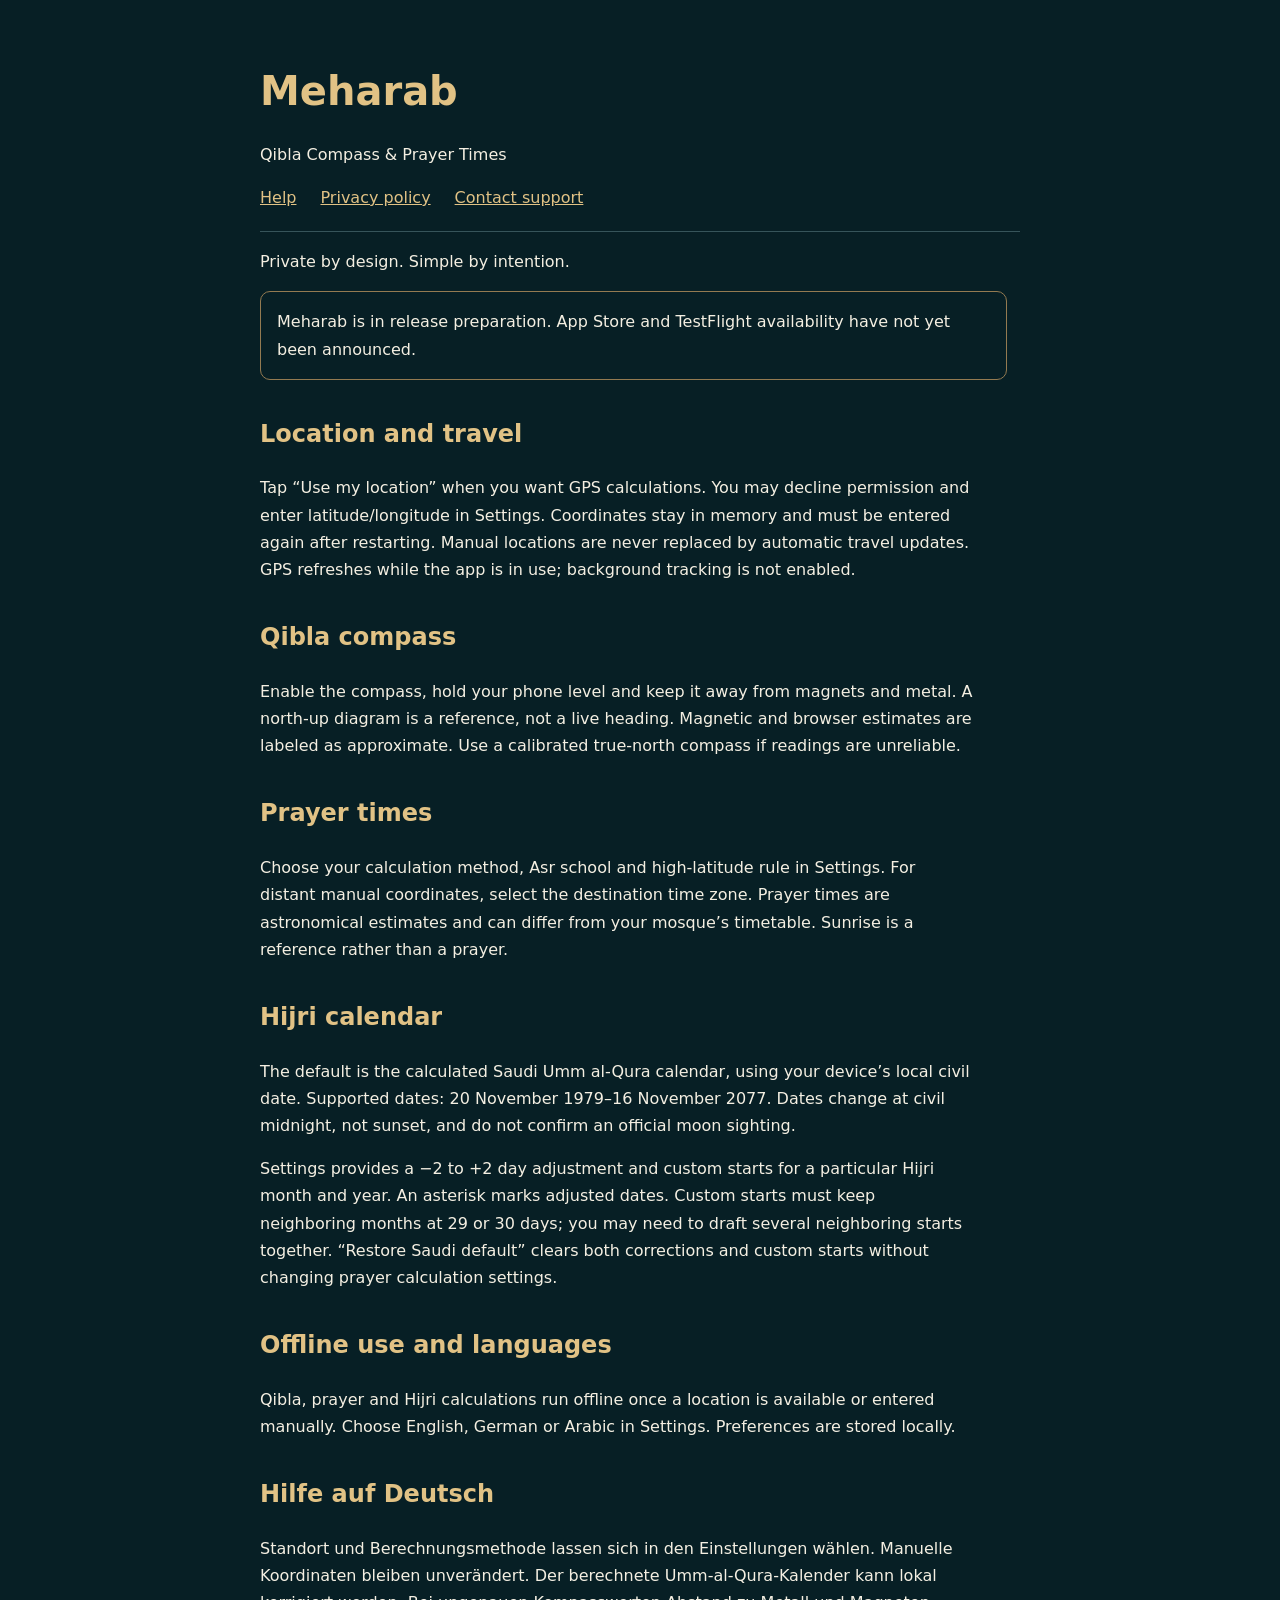
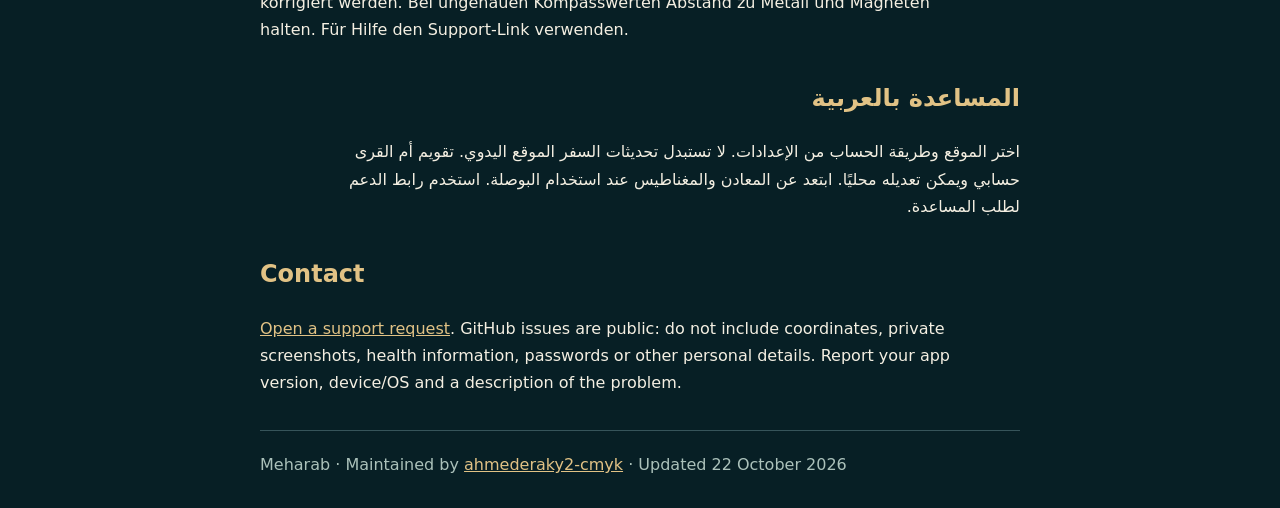
==== index.html @ 05a84f22 "Publish Meharab help and provisional privacy policy" ====
<!doctype html><html lang="en"><meta charset="utf-8"><meta name="viewport" content="width=device-width, initial-scale=1"><title>Meharab — Help</title><link rel="stylesheet" href="style.css"><header><h1>Meharab</h1><p>Qibla Compass &amp; Prayer Times</p><nav><a href="index.html">Help</a><a href="privacy.html">Privacy policy</a><a href="https://github.com/ahmederaky2-cmyk/Meharab-Support/issues/new">Contact support</a></nav></header><main><p>Private by design. Simple by intention.</p><p class="notice">Meharab is in release preparation. App Store and TestFlight availability have not yet been announced.</p><section><h2>Location and travel</h2><p>Tap “Use my location” when you want GPS calculations. You may decline permission and enter latitude/longitude in Settings. Coordinates stay in memory and must be entered again after restarting. Manual locations are never replaced by automatic travel updates. GPS refreshes while the app is in use; background tracking is not enabled.</p></section><section><h2>Qibla compass</h2><p>Enable the compass, hold your phone level and keep it away from magnets and metal. A north-up diagram is a reference, not a live heading. Magnetic and browser estimates are labeled as approximate. Use a calibrated true-north compass if readings are unreliable.</p></section><section><h2>Prayer times</h2><p>Choose your calculation method, Asr school and high-latitude rule in Settings. For distant manual coordinates, select the destination time zone. Prayer times are astronomical estimates and can differ from your mosque’s timetable. Sunrise is a reference rather than a prayer.</p></section><section><h2>Hijri calendar</h2><p>The default is the calculated Saudi Umm al-Qura calendar, using your device’s local civil date. Supported dates: 20 November 1979–16 November 2077. Dates change at civil midnight, not sunset, and do not confirm an official moon sighting.</p><p>Settings provides a −2 to +2 day adjustment and custom starts for a particular Hijri month and year. An asterisk marks adjusted dates. Custom starts must keep neighboring months at 29 or 30 days; you may need to draft several neighboring starts together. “Restore Saudi default” clears both corrections and custom starts without changing prayer calculation settings.</p></section><section><h2>Offline use and languages</h2><p>Qibla, prayer and Hijri calculations run offline once a location is available or entered manually. Choose English, German or Arabic in Settings. Preferences are stored locally.</p></section><section lang="de"><h2>Hilfe auf Deutsch</h2><p>Standort und Berechnungsmethode lassen sich in den Einstellungen wählen. Manuelle Koordinaten bleiben unverändert. Der berechnete Umm-al-Qura-Kalender kann lokal korrigiert werden. Bei ungenauen Kompasswerten Abstand zu Metall und Magneten halten. Für Hilfe den Support-Link verwenden.</p></section><section lang="ar" dir="rtl"><h2>المساعدة بالعربية</h2><p>اختر الموقع وطريقة الحساب من الإعدادات. لا تستبدل تحديثات السفر الموقع اليدوي. تقويم أم القرى حسابي ويمكن تعديله محليًا. ابتعد عن المعادن والمغناطيس عند استخدام البوصلة. استخدم رابط الدعم لطلب المساعدة.</p></section><section><h2>Contact</h2><p><a href="https://github.com/ahmederaky2-cmyk/Meharab-Support/issues/new">Open a support request</a>. GitHub issues are public: do not include coordinates, private screenshots, health information, passwords or other personal details. Report your app version, device/OS and a description of the problem.</p></section></main><footer>Meharab · Maintained by <a href="https://github.com/ahmederaky2-cmyk">ahmederaky2-cmyk</a> · Updated 22 October 2026</footer></html>
---- style.css ----
:root{color-scheme:dark;font-family:system-ui,sans-serif;background:#071f25;color:#f4efe2}body{max-width:760px;margin:auto;padding:30px 22px;line-height:1.7}header{border-bottom:1px solid #36545a;padding-bottom:20px}h1,h2,a{color:#e1c285}h1{font-size:2.5rem;margin-bottom:0}nav{display:flex;gap:24px;flex-wrap:wrap}section{margin:34px 0}footer{border-top:1px solid #36545a;color:#abc1ba;padding-top:20px}a:focus{outline:2px solid #e1c285}p,li{max-width:70ch}.notice{border:1px solid #937a51;padding:16px;border-radius:10px}
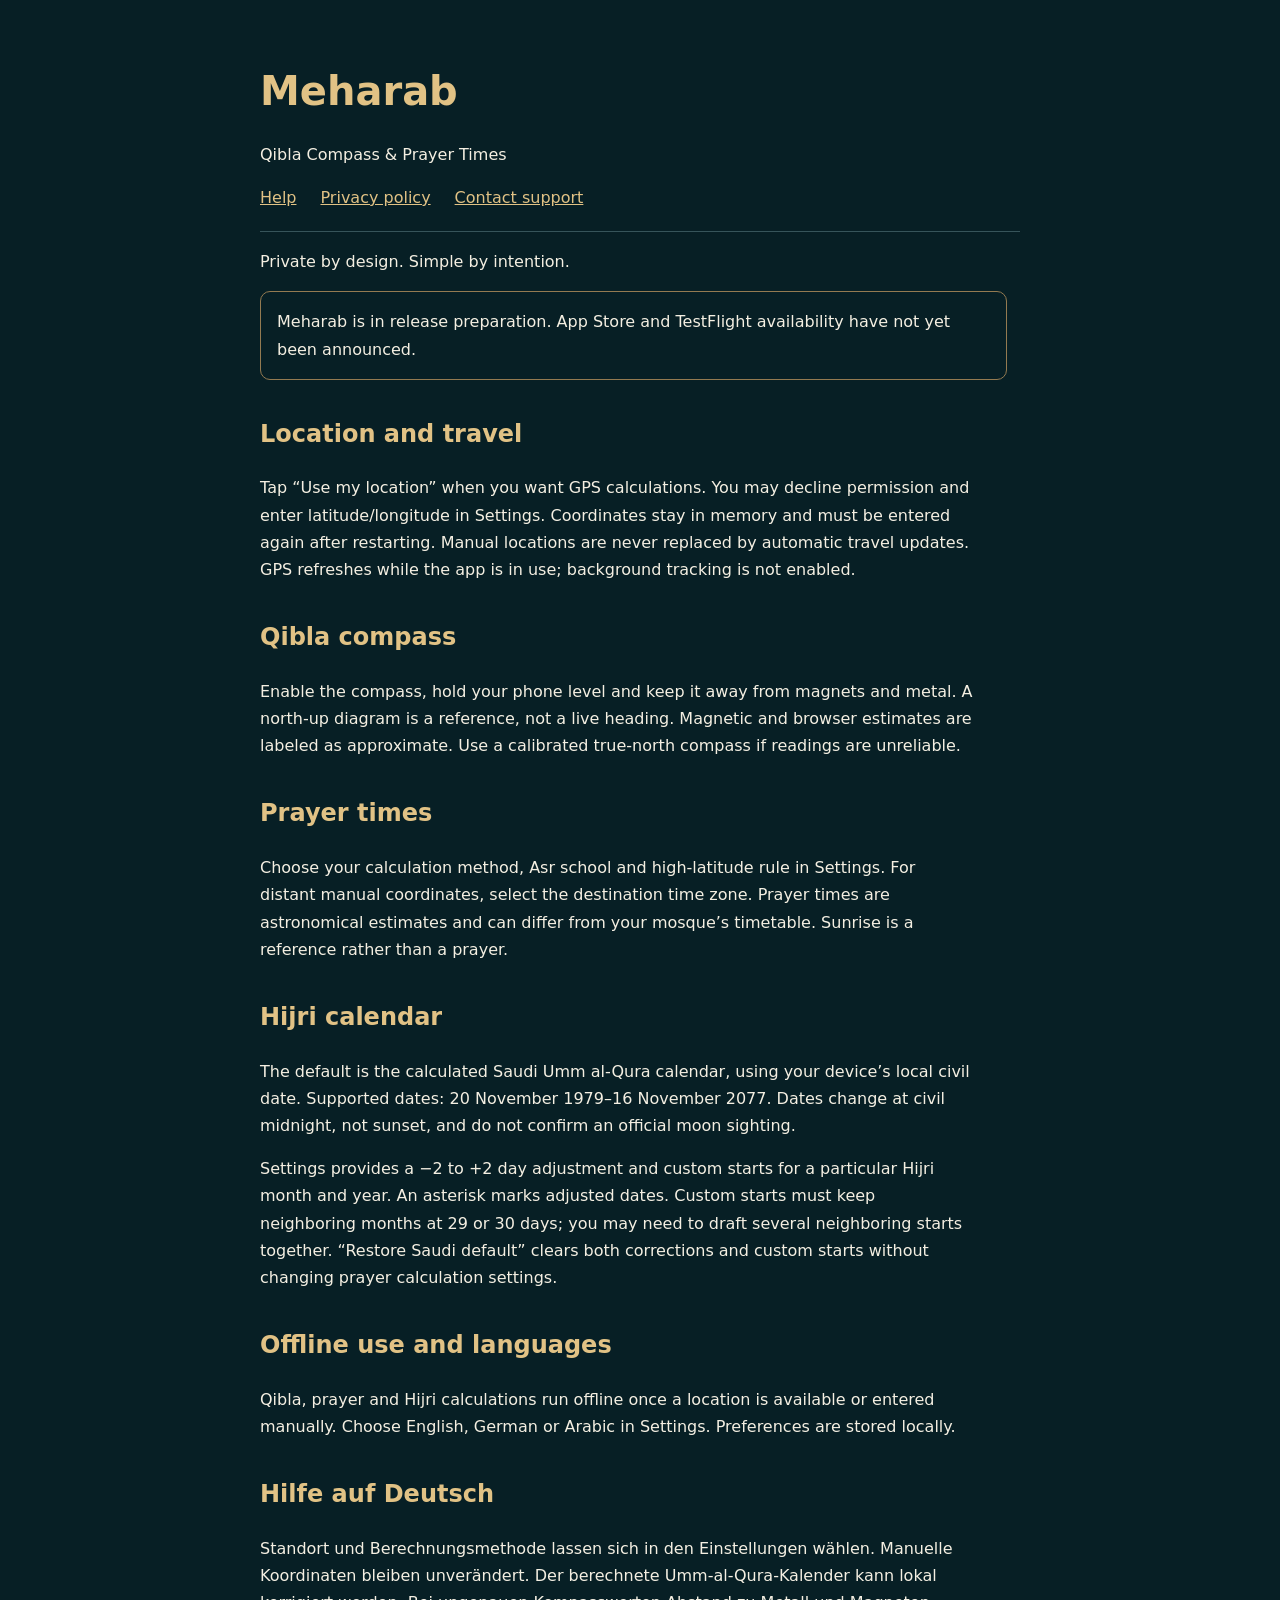
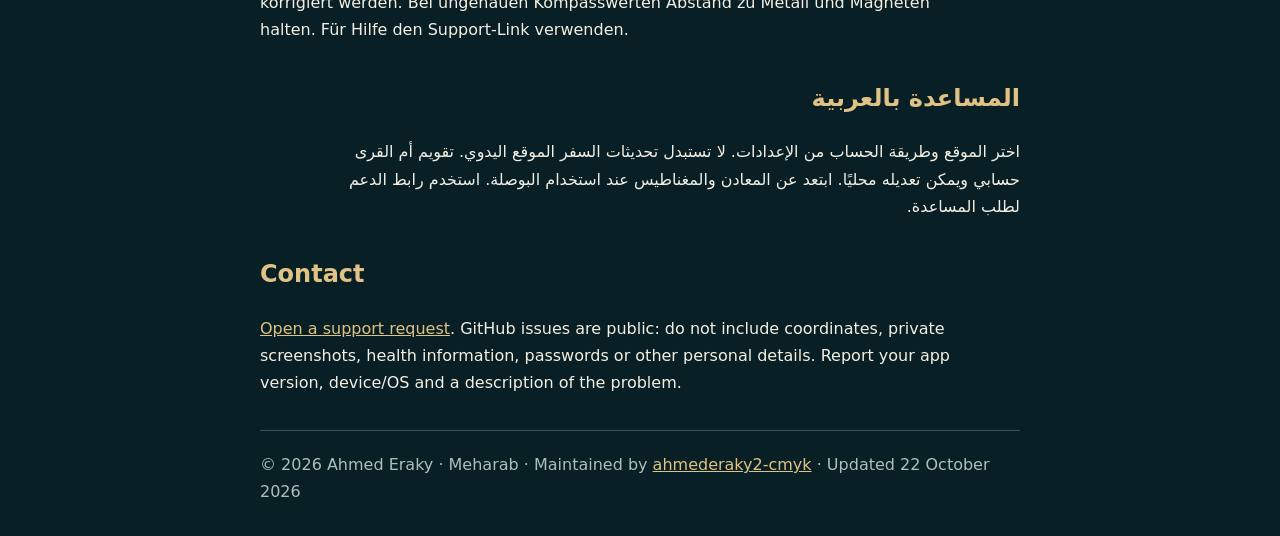
==== commit 47e84fd6: "Match Meharab publisher to existing Ahmed Eraky apps" ====
--- a/index.html
+++ b/index.html
@@ -1 +1 @@
-<!doctype html><html lang="en"><meta charset="utf-8"><meta name="viewport" content="width=device-width, initial-scale=1"><title>Meharab — Help</title><link rel="stylesheet" href="style.css"><header><h1>Meharab</h1><p>Qibla Compass &amp; Prayer Times</p><nav><a href="index.html">Help</a><a href="privacy.html">Privacy policy</a><a href="https://github.com/ahmederaky2-cmyk/Meharab-Support/issues/new">Contact support</a></nav></header><main><p>Private by design. Simple by intention.</p><p class="notice">Meharab is in release preparation. App Store and TestFlight availability have not yet been announced.</p><section><h2>Location and travel</h2><p>Tap “Use my location” when you want GPS calculations. You may decline permission and enter latitude/longitude in Settings. Coordinates stay in memory and must be entered again after restarting. Manual locations are never replaced by automatic travel updates. GPS refreshes while the app is in use; background tracking is not enabled.</p></section><section><h2>Qibla compass</h2><p>Enable the compass, hold your phone level and keep it away from magnets and metal. A north-up diagram is a reference, not a live heading. Magnetic and browser estimates are labeled as approximate. Use a calibrated true-north compass if readings are unreliable.</p></section><section><h2>Prayer times</h2><p>Choose your calculation method, Asr school and high-latitude rule in Settings. For distant manual coordinates, select the destination time zone. Prayer times are astronomical estimates and can differ from your mosque’s timetable. Sunrise is a reference rather than a prayer.</p></section><section><h2>Hijri calendar</h2><p>The default is the calculated Saudi Umm al-Qura calendar, using your device’s local civil date. Supported dates: 20 November 1979–16 November 2077. Dates change at civil midnight, not sunset, and do not confirm an official moon sighting.</p><p>Settings provides a −2 to +2 day adjustment and custom starts for a particular Hijri month and year. An asterisk marks adjusted dates. Custom starts must keep neighboring months at 29 or 30 days; you may need to draft several neighboring starts together. “Restore Saudi default” clears both corrections and custom starts without changing prayer calculation settings.</p></section><section><h2>Offline use and languages</h2><p>Qibla, prayer and Hijri calculations run offline once a location is available or entered manually. Choose English, German or Arabic in Settings. Preferences are stored locally.</p></section><section lang="de"><h2>Hilfe auf Deutsch</h2><p>Standort und Berechnungsmethode lassen sich in den Einstellungen wählen. Manuelle Koordinaten bleiben unverändert. Der berechnete Umm-al-Qura-Kalender kann lokal korrigiert werden. Bei ungenauen Kompasswerten Abstand zu Metall und Magneten halten. Für Hilfe den Support-Link verwenden.</p></section><section lang="ar" dir="rtl"><h2>المساعدة بالعربية</h2><p>اختر الموقع وطريقة الحساب من الإعدادات. لا تستبدل تحديثات السفر الموقع اليدوي. تقويم أم القرى حسابي ويمكن تعديله محليًا. ابتعد عن المعادن والمغناطيس عند استخدام البوصلة. استخدم رابط الدعم لطلب المساعدة.</p></section><section><h2>Contact</h2><p><a href="https://github.com/ahmederaky2-cmyk/Meharab-Support/issues/new">Open a support request</a>. GitHub issues are public: do not include coordinates, private screenshots, health information, passwords or other personal details. Report your app version, device/OS and a description of the problem.</p></section></main><footer>Meharab · Maintained by <a href="https://github.com/ahmederaky2-cmyk">ahmederaky2-cmyk</a> · Updated 22 October 2026</footer></html>
+<!doctype html><html lang="en"><meta charset="utf-8"><meta name="viewport" content="width=device-width, initial-scale=1"><title>Meharab — Help</title><link rel="stylesheet" href="style.css"><header><h1>Meharab</h1><p>Qibla Compass &amp; Prayer Times</p><nav><a href="index.html">Help</a><a href="privacy.html">Privacy policy</a><a href="https://github.com/ahmederaky2-cmyk/Meharab-Support/issues/new">Contact support</a></nav></header><main><p>Private by design. Simple by intention.</p><p class="notice">Meharab is in release preparation. App Store and TestFlight availability have not yet been announced.</p><section><h2>Location and travel</h2><p>Tap “Use my location” when you want GPS calculations. You may decline permission and enter latitude/longitude in Settings. Coordinates stay in memory and must be entered again after restarting. Manual locations are never replaced by automatic travel updates. GPS refreshes while the app is in use; background tracking is not enabled.</p></section><section><h2>Qibla compass</h2><p>Enable the compass, hold your phone level and keep it away from magnets and metal. A north-up diagram is a reference, not a live heading. Magnetic and browser estimates are labeled as approximate. Use a calibrated true-north compass if readings are unreliable.</p></section><section><h2>Prayer times</h2><p>Choose your calculation method, Asr school and high-latitude rule in Settings. For distant manual coordinates, select the destination time zone. Prayer times are astronomical estimates and can differ from your mosque’s timetable. Sunrise is a reference rather than a prayer.</p></section><section><h2>Hijri calendar</h2><p>The default is the calculated Saudi Umm al-Qura calendar, using your device’s local civil date. Supported dates: 20 November 1979–16 November 2077. Dates change at civil midnight, not sunset, and do not confirm an official moon sighting.</p><p>Settings provides a −2 to +2 day adjustment and custom starts for a particular Hijri month and year. An asterisk marks adjusted dates. Custom starts must keep neighboring months at 29 or 30 days; you may need to draft several neighboring starts together. “Restore Saudi default” clears both corrections and custom starts without changing prayer calculation settings.</p></section><section><h2>Offline use and languages</h2><p>Qibla, prayer and Hijri calculations run offline once a location is available or entered manually. Choose English, German or Arabic in Settings. Preferences are stored locally.</p></section><section lang="de"><h2>Hilfe auf Deutsch</h2><p>Standort und Berechnungsmethode lassen sich in den Einstellungen wählen. Manuelle Koordinaten bleiben unverändert. Der berechnete Umm-al-Qura-Kalender kann lokal korrigiert werden. Bei ungenauen Kompasswerten Abstand zu Metall und Magneten halten. Für Hilfe den Support-Link verwenden.</p></section><section lang="ar" dir="rtl"><h2>المساعدة بالعربية</h2><p>اختر الموقع وطريقة الحساب من الإعدادات. لا تستبدل تحديثات السفر الموقع اليدوي. تقويم أم القرى حسابي ويمكن تعديله محليًا. ابتعد عن المعادن والمغناطيس عند استخدام البوصلة. استخدم رابط الدعم لطلب المساعدة.</p></section><section><h2>Contact</h2><p><a href="https://github.com/ahmederaky2-cmyk/Meharab-Support/issues/new">Open a support request</a>. GitHub issues are public: do not include coordinates, private screenshots, health information, passwords or other personal details. Report your app version, device/OS and a description of the problem.</p></section></main><footer>© 2026 Ahmed Eraky · Meharab · Maintained by <a href="https://github.com/ahmederaky2-cmyk">ahmederaky2-cmyk</a> · Updated 22 October 2026</footer></html>
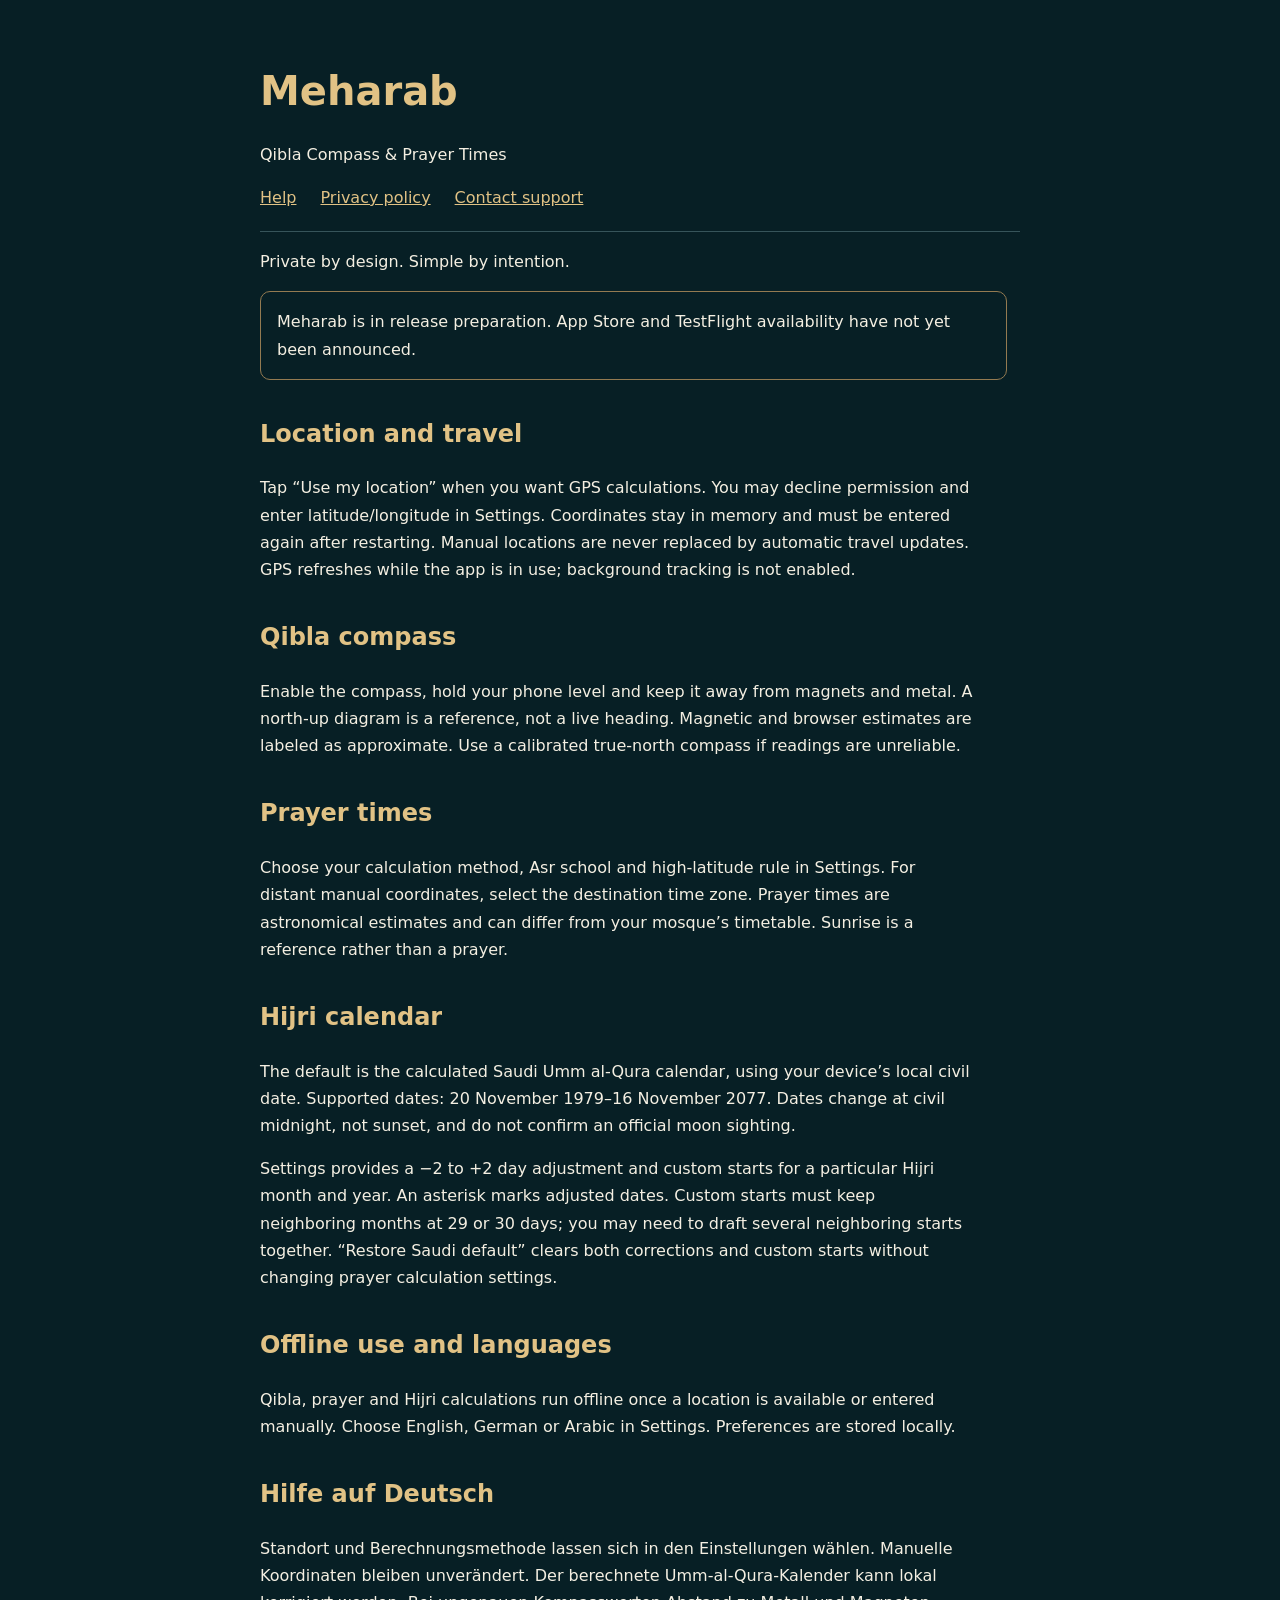
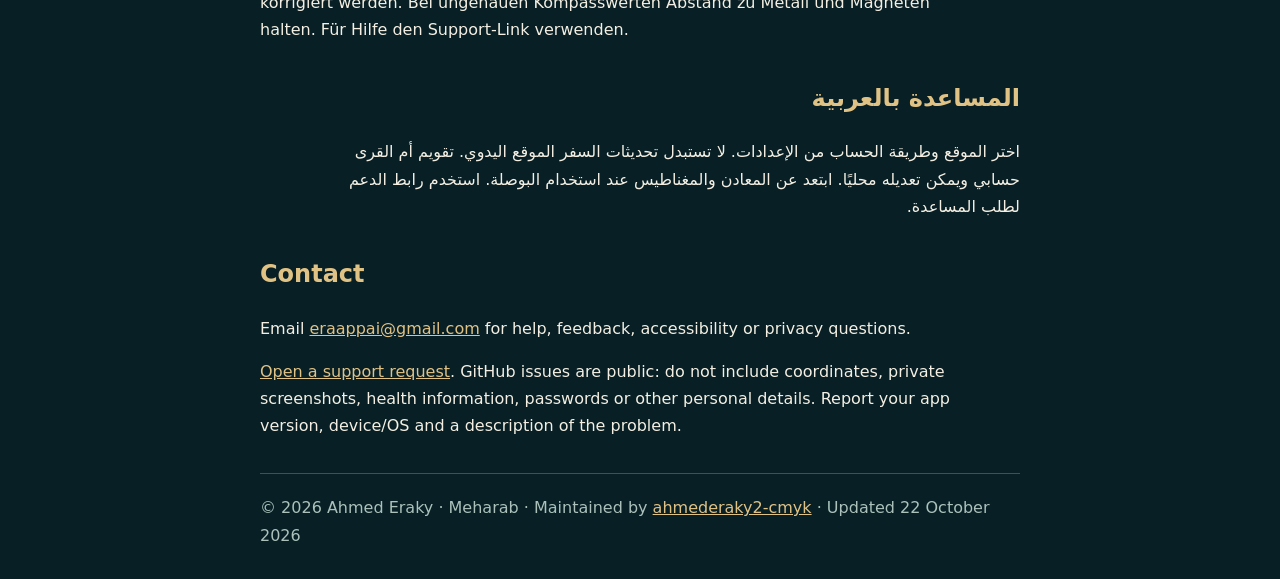
==== commit 87398a4b: "Use confirmed Fastera support email for Meharab" ====
--- a/index.html
+++ b/index.html
@@ -1 +1 @@
-<!doctype html><html lang="en"><meta charset="utf-8"><meta name="viewport" content="width=device-width, initial-scale=1"><title>Meharab — Help</title><link rel="stylesheet" href="style.css"><header><h1>Meharab</h1><p>Qibla Compass &amp; Prayer Times</p><nav><a href="index.html">Help</a><a href="privacy.html">Privacy policy</a><a href="https://github.com/ahmederaky2-cmyk/Meharab-Support/issues/new">Contact support</a></nav></header><main><p>Private by design. Simple by intention.</p><p class="notice">Meharab is in release preparation. App Store and TestFlight availability have not yet been announced.</p><section><h2>Location and travel</h2><p>Tap “Use my location” when you want GPS calculations. You may decline permission and enter latitude/longitude in Settings. Coordinates stay in memory and must be entered again after restarting. Manual locations are never replaced by automatic travel updates. GPS refreshes while the app is in use; background tracking is not enabled.</p></section><section><h2>Qibla compass</h2><p>Enable the compass, hold your phone level and keep it away from magnets and metal. A north-up diagram is a reference, not a live heading. Magnetic and browser estimates are labeled as approximate. Use a calibrated true-north compass if readings are unreliable.</p></section><section><h2>Prayer times</h2><p>Choose your calculation method, Asr school and high-latitude rule in Settings. For distant manual coordinates, select the destination time zone. Prayer times are astronomical estimates and can differ from your mosque’s timetable. Sunrise is a reference rather than a prayer.</p></section><section><h2>Hijri calendar</h2><p>The default is the calculated Saudi Umm al-Qura calendar, using your device’s local civil date. Supported dates: 20 November 1979–16 November 2077. Dates change at civil midnight, not sunset, and do not confirm an official moon sighting.</p><p>Settings provides a −2 to +2 day adjustment and custom starts for a particular Hijri month and year. An asterisk marks adjusted dates. Custom starts must keep neighboring months at 29 or 30 days; you may need to draft several neighboring starts together. “Restore Saudi default” clears both corrections and custom starts without changing prayer calculation settings.</p></section><section><h2>Offline use and languages</h2><p>Qibla, prayer and Hijri calculations run offline once a location is available or entered manually. Choose English, German or Arabic in Settings. Preferences are stored locally.</p></section><section lang="de"><h2>Hilfe auf Deutsch</h2><p>Standort und Berechnungsmethode lassen sich in den Einstellungen wählen. Manuelle Koordinaten bleiben unverändert. Der berechnete Umm-al-Qura-Kalender kann lokal korrigiert werden. Bei ungenauen Kompasswerten Abstand zu Metall und Magneten halten. Für Hilfe den Support-Link verwenden.</p></section><section lang="ar" dir="rtl"><h2>المساعدة بالعربية</h2><p>اختر الموقع وطريقة الحساب من الإعدادات. لا تستبدل تحديثات السفر الموقع اليدوي. تقويم أم القرى حسابي ويمكن تعديله محليًا. ابتعد عن المعادن والمغناطيس عند استخدام البوصلة. استخدم رابط الدعم لطلب المساعدة.</p></section><section><h2>Contact</h2><p><a href="https://github.com/ahmederaky2-cmyk/Meharab-Support/issues/new">Open a support request</a>. GitHub issues are public: do not include coordinates, private screenshots, health information, passwords or other personal details. Report your app version, device/OS and a description of the problem.</p></section></main><footer>© 2026 Ahmed Eraky · Meharab · Maintained by <a href="https://github.com/ahmederaky2-cmyk">ahmederaky2-cmyk</a> · Updated 22 October 2026</footer></html>
+<!doctype html><html lang="en"><meta charset="utf-8"><meta name="viewport" content="width=device-width, initial-scale=1"><title>Meharab — Help</title><link rel="stylesheet" href="style.css"><header><h1>Meharab</h1><p>Qibla Compass &amp; Prayer Times</p><nav><a href="index.html">Help</a><a href="privacy.html">Privacy policy</a><a href="https://github.com/ahmederaky2-cmyk/Meharab-Support/issues/new">Contact support</a></nav></header><main><p>Private by design. Simple by intention.</p><p class="notice">Meharab is in release preparation. App Store and TestFlight availability have not yet been announced.</p><section><h2>Location and travel</h2><p>Tap “Use my location” when you want GPS calculations. You may decline permission and enter latitude/longitude in Settings. Coordinates stay in memory and must be entered again after restarting. Manual locations are never replaced by automatic travel updates. GPS refreshes while the app is in use; background tracking is not enabled.</p></section><section><h2>Qibla compass</h2><p>Enable the compass, hold your phone level and keep it away from magnets and metal. A north-up diagram is a reference, not a live heading. Magnetic and browser estimates are labeled as approximate. Use a calibrated true-north compass if readings are unreliable.</p></section><section><h2>Prayer times</h2><p>Choose your calculation method, Asr school and high-latitude rule in Settings. For distant manual coordinates, select the destination time zone. Prayer times are astronomical estimates and can differ from your mosque’s timetable. Sunrise is a reference rather than a prayer.</p></section><section><h2>Hijri calendar</h2><p>The default is the calculated Saudi Umm al-Qura calendar, using your device’s local civil date. Supported dates: 20 November 1979–16 November 2077. Dates change at civil midnight, not sunset, and do not confirm an official moon sighting.</p><p>Settings provides a −2 to +2 day adjustment and custom starts for a particular Hijri month and year. An asterisk marks adjusted dates. Custom starts must keep neighboring months at 29 or 30 days; you may need to draft several neighboring starts together. “Restore Saudi default” clears both corrections and custom starts without changing prayer calculation settings.</p></section><section><h2>Offline use and languages</h2><p>Qibla, prayer and Hijri calculations run offline once a location is available or entered manually. Choose English, German or Arabic in Settings. Preferences are stored locally.</p></section><section lang="de"><h2>Hilfe auf Deutsch</h2><p>Standort und Berechnungsmethode lassen sich in den Einstellungen wählen. Manuelle Koordinaten bleiben unverändert. Der berechnete Umm-al-Qura-Kalender kann lokal korrigiert werden. Bei ungenauen Kompasswerten Abstand zu Metall und Magneten halten. Für Hilfe den Support-Link verwenden.</p></section><section lang="ar" dir="rtl"><h2>المساعدة بالعربية</h2><p>اختر الموقع وطريقة الحساب من الإعدادات. لا تستبدل تحديثات السفر الموقع اليدوي. تقويم أم القرى حسابي ويمكن تعديله محليًا. ابتعد عن المعادن والمغناطيس عند استخدام البوصلة. استخدم رابط الدعم لطلب المساعدة.</p></section><section><h2>Contact</h2><p>Email <a href="mailto:eraappai@gmail.com">eraappai@gmail.com</a> for help, feedback, accessibility or privacy questions.</p><p><a href="https://github.com/ahmederaky2-cmyk/Meharab-Support/issues/new">Open a support request</a>. GitHub issues are public: do not include coordinates, private screenshots, health information, passwords or other personal details. Report your app version, device/OS and a description of the problem.</p></section></main><footer>© 2026 Ahmed Eraky · Meharab · Maintained by <a href="https://github.com/ahmederaky2-cmyk">ahmederaky2-cmyk</a> · Updated 22 October 2026</footer></html>
